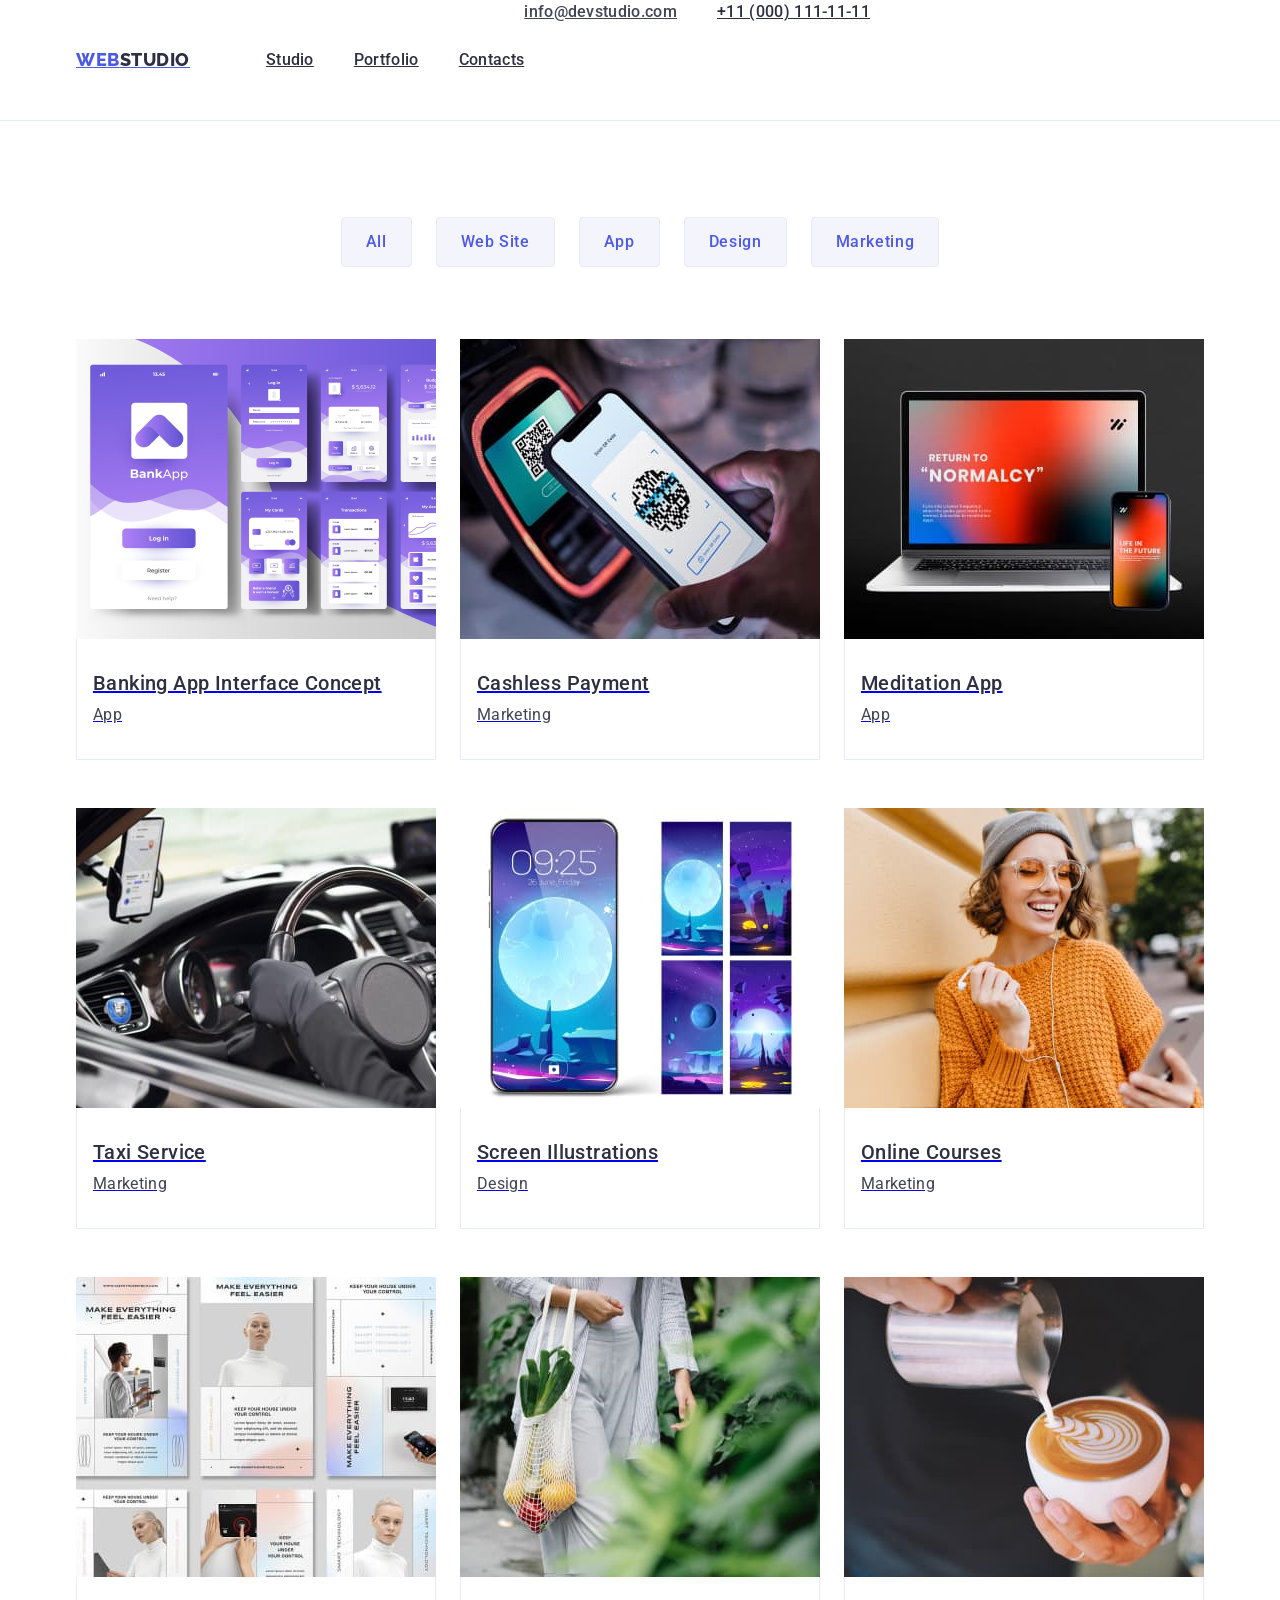
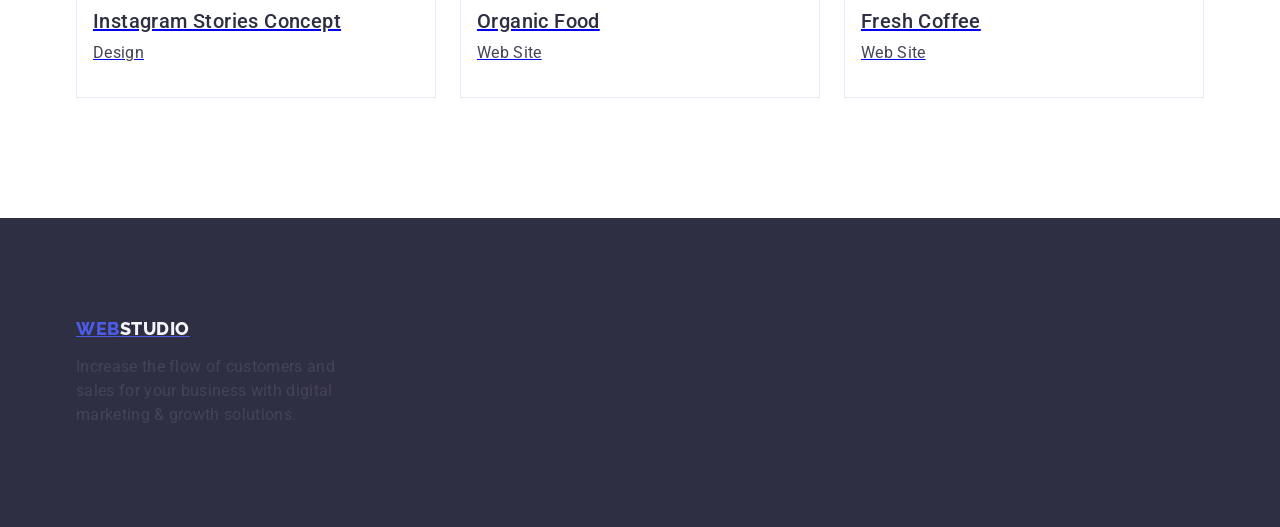
==== portfolio.html @ 57d2ecb5 "d" ====
<!DOCTYPE html>
<html lang="en">

<head>
    <meta charset="UTF-8">
    <meta name="viewport" content="width=device-width, initial-scale=1.0">
    <link rel="preconnect" href="https://cdnjs.cloudflare.com/ajax/libs/modern-normalize/1.0.0/modern-normalize.min.css">
    <link rel="stylesheet" href="modern-normalize.min.css">
<link rel="preconnect" href="https://fonts.googleapis.com">
<link rel="preconnect" href="https://fonts.gstatic.com" crossorigin>
<link href="https://fonts.googleapis.com/css2?family=Raleway:wght@800&family=Roboto:wght@400;500;700;900&display=swap"
    rel="stylesheet">
    <link rel="stylesheet" href="./styles.css"><title>zadanie domowe</title>
</head>

<body>
    <header class="portfolio-header">
<div class="container portfolio-flex">
        <nav class="portfolio-nav-position">
            <a class="logo link portfolio-logo" href="./index.html">Web<span class="span">Studio</span></a>

            <ul class="list portfolio-nav-list">
                <li class="portfolio-list-element"><a class="link-list-element link portfolio-link" href="./index.html">Studio</a></li>
                <li class="portfolio-list-element"><a class="link-list-element link portfolio-link" href="./portfolio.html">Portfolio</a></li>
                <li class="portfolio-list-element"><a class="link-list-element link portfolio-link" href="">Contacts</a></li>
            </ul>

        </nav>
        <address class="address-class ">
            <ul class="list portoflio-adress-position">
                <li>
                    <a class="link link-list-element extra" href="mailto:info@devstudio.com">info@devstudio.com</a>
                </li>
                <li>


                    <a class="link link-list-element" href="tel:+110001111111">+11 (000) 111-11-11</a>
                </li>
            </ul>
        </address></div>

    </header>
    <Main>
    
        <section class="portfolio-section">
            <div class="container">

            <h1 class="visually-hidden">text</h1>
     <ul class="list button-list portfolio-button-list">
                <li><button class="button-second button-second-position" type="button">All</button>
            
                </li>
                <li><button class="button-second button-second-position" type="button">Web Site</button>
                
                </li>
                <li><button class="button-second button-second-position"  type="button">App</button>
                
                </li>
                <li><button class="button-second button-second-position" type="button">Design</button>

                </li>
                <li><button class="button-second button-second-position" type="button">Marketing</button>
                
                </li>
            </ul>
       <ul class="list portfolio-img-list">
                <li class="portfolio-img-postion">
                    <a href="./images/img1portfolio.jpg" class="link">
                    <img src="./images/img1portfolio.jpg" alt="banking aplication" width="360">
                    <div class="porfolio-list-element-position">
                    <h2 class="third-header">Banking App Interface Concept</h2>
                    <p class="text-class">App</p></div></a>
                </li>
                <li class="portfolio-img-postion">
                    <a href="./images/img2portfolio.jpg" class="link">
                    <img src="./images/img2portfolio.jpg" alt="phone next to contactless payment device" width="360" >
                    <div class="porfolio-list-element-position">
                    <h2 class="third-header">Cashless Payment</h2>
                    <p class="text-class">Marketing</p></div></a>
                </li>
                <li class="portfolio-img-postion">
                    <a href="./images/img3portfolio.jpg" class="link">
                    <img src="./images/img3portfolio.jpg" alt="laptop and phone image" width="360" >
                    <div class="porfolio-list-element-position">
                    <h2 class="third-header">Meditation App</h2>
                <p class="text-class">App</p></div></a>
            </li>
                <li class="portfolio-img-postion">
                    <a href="./images/img4portfolio.jpg" class="link">
                    <img src="./images/img4portfolio.jpg" alt="hands holding steering wheel during driving" width="360" >
                    <div class="porfolio-list-element-position">
                    <h2 class="third-header">Taxi Service</h2>
                <p class="text-class">Marketing</p></div></a>
            </li>
                <li class="portfolio-img-postion"><a href="./images/img5portfolio.jpg" class="link">
                    <img src="./images/img5portfolio.jpg" alt="phone" width="360" >
                    <div class="porfolio-list-element-position">
                    <h2 class="third-header">Screen Illustrations</h2>
                    <p class="text-class">Design</p></div></a>
                </li>
                <li class="portfolio-img-postion"><a href="./images/img6portfolio.jpg" class="link">
                    <img src="./images/img6portfolio.jpg" alt="happy young lady in orange sweater and looking at phone" width="360" >
                    <div class="porfolio-list-element-position">
                    <h2 class="third-header">Online Courses</h2>
                <p class="text-class">Marketing</p></div></a>
            </li>
                <li class="portfolio-img-postion"><a href="./images/img7portfolio.jpg" class="link">
                    <img src="./images/img7portfolio.jpg" alt="aplication" width="360" >
                    <div class="porfolio-list-element-position">
                    <h2 class="third-header">Instagram Stories Concept</h2>
                    <p class="text-class">Design</p></div></a></li>
                <li class="portfolio-img-postion"><a href="./images/img8portfolio.jpg" class="link">
                    <img src="./images/img8portfolio.jpg" alt=" hand holding fruts in shoping bag" width="360" >
                    <div class="porfolio-list-element-position">
                    <h2 class="third-header">Organic Food</h2>
                <p class="text-class">Web Site</p></div></a>
            </li>
                <li class="portfolio-img-postion"><a href="./images/img9portfolio.jpg" class="link">
                    <img src="./images/img9portfolio.jpg" alt="cup of Coffee" width="360" >
                    <div class="porfolio-list-element-position">
                <h2 class="third-header">Fresh Coffee
                </h2>
                <p class="text-class">Web Site</p></div></a>
            </li>
                
</ul></div>
    </section> 
    </Main>
    <Footer class="footer-element footer-position">
        <div class="container">
        <a class="logo link footer-link-position" href="./index.html">Web<span class="span-bottom">Studio</span></a>
        <p class="text-class text-class-extra-position">Increase the flow of customers and sales for your business with digital marketing & growth solutions.</p></div>
    </Footer>


</body>

</html>
---- styles.css ----
:root{
    --first-color:#4D5AE5;
    --second-color:#2e2f42;
    --third-colour:#ffffff;
    --four-colour:#F4F4FD;
    --fifth-colour:#404bbf;
    --six-colour:#434455;
    --seven-colour:#e7e9fc;
}

body{
    
     font-family: 'Raleway', sans-serif;
     font-family: 'Roboto', sans-serif; 
     color: #434455;
     background-color: var(--third-colour)
}
.logo{
    color:var(--first-color);
    font-family: 'Raleway', sans-serif;
    font-weight: 800;
    font-size: 18px;
    letter-spacing: 0.03em;
    line-height: 1.17;
    text-transform: uppercase;
    
}


.link-list-element{
    font-weight: 500;
    font-size: 16px;
    line-height: 1.5;
    letter-spacing: 0.02em;
    color: var(--second-color);
   
    
}
.link-list-element:hover,
.link-list-element:focus{
color:var(--fifth-colour);
}

.list{
    list-style: none;
  
    
}
.main-header{
    font-size: 56px;
    line-height: 1.07;
    text-align: center;
    letter-spacing: 0.02em;
    color: var(--third-colour);
}
.second-header{
    font-size: 36px;
    line-height: 1.11;
    text-align: center;
    letter-spacing: 0.02em;
    text-transform: capitalize;
    color: var(--second-color);
 
}
.third-header{
    font-weight: 500;
    font-size: 20px;
    line-height: 1.2;
    letter-spacing: 0.02em;
    color: var(--second-color);
}
.first-section{
    background-color: var(--second-color);
    flex-shrink: 0;
    width: 1440px;
    height: 660px;
}
.button{
    background-color:var(--first-color);
    font-family: 'Roboto',sans-serif;
    font-weight: 500;
    font-size: 16px;
    line-height: 1.5;
    letter-spacing: 0.04em;
    color: var(--third-colour);
    cursor: pointer;
}
.button:hover{
background-color: var(--fifth-colour);
}
.button:focus{
    color: var(--third-colour);
        background-color: var(--fifth-colour);
}
.button-second:hover{
color: var(--third-colour);
}
.button-second:focus{
  color: var(--third-colour);
  background-color: var(--fifth-colour);
}
.button-second{
    background-color: var(--four-colour);
    font-family: 'Roboto',sans-serif;
    font-weight: 500;
    font-size: 16px;
    line-height: 1.5;
    letter-spacing: 0.04em;
    cursor: pointer;
    color: var(--first-color);
}
.section-four{
    background-color: var(--four-colour);
    width: 1440px;
    height: 732px;
    



}
.team-members{
    background-color: var(--third-colour);
display: inline-flex;
padding-bottom: 32px;
flex-direction: column;
justify-content: center;
align-items: center;
gap: 32px;}
.address-class{
    font-style: normal;
}
.text-class{
    line-height: 1.5;
    letter-spacing: 0.02em;
    color: var(--six-colour);
}
.text-class-extra{
    color: var(--four-colour);
}
.extra{
    color: var(--six-colour);
}
.span{
    color: var(--second-color);
}
.span-bottom{
    color: var(--four-colour)
}
.footer-element{
    background-color: var(--second-color);
}
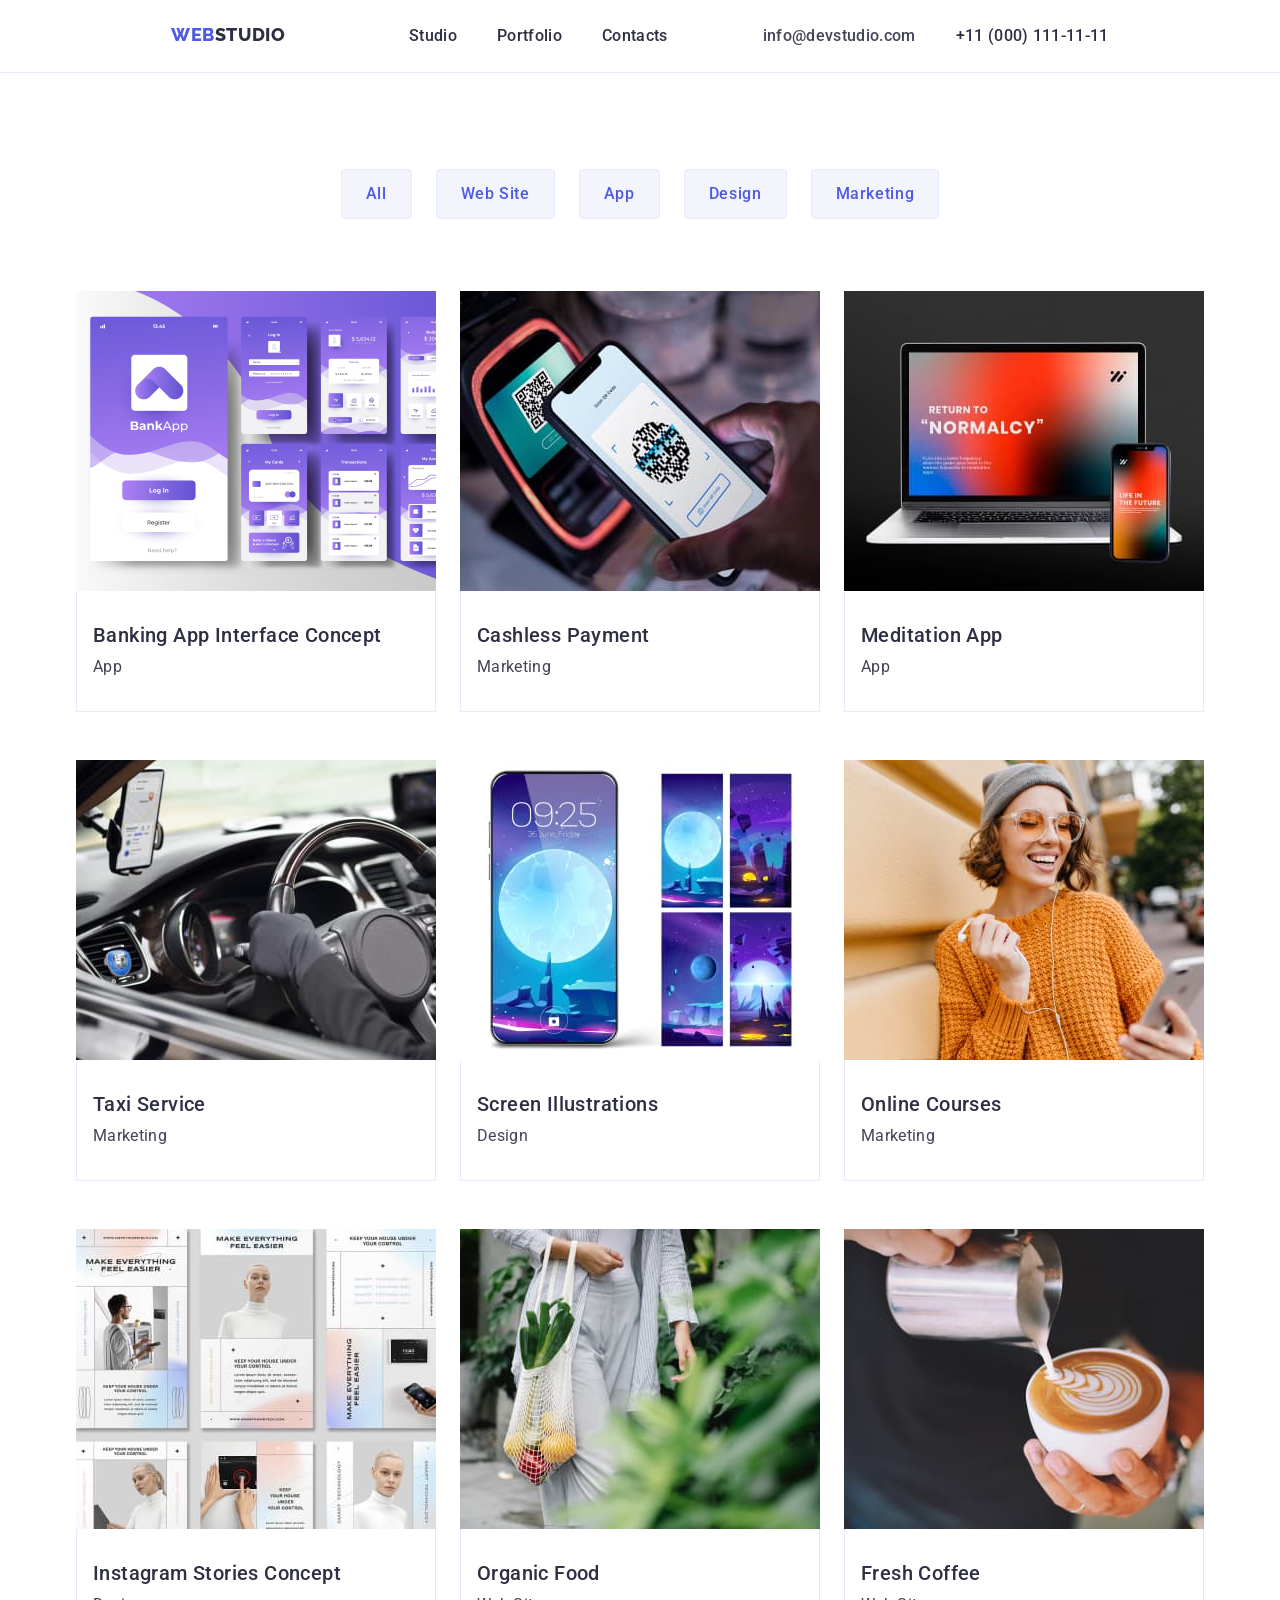
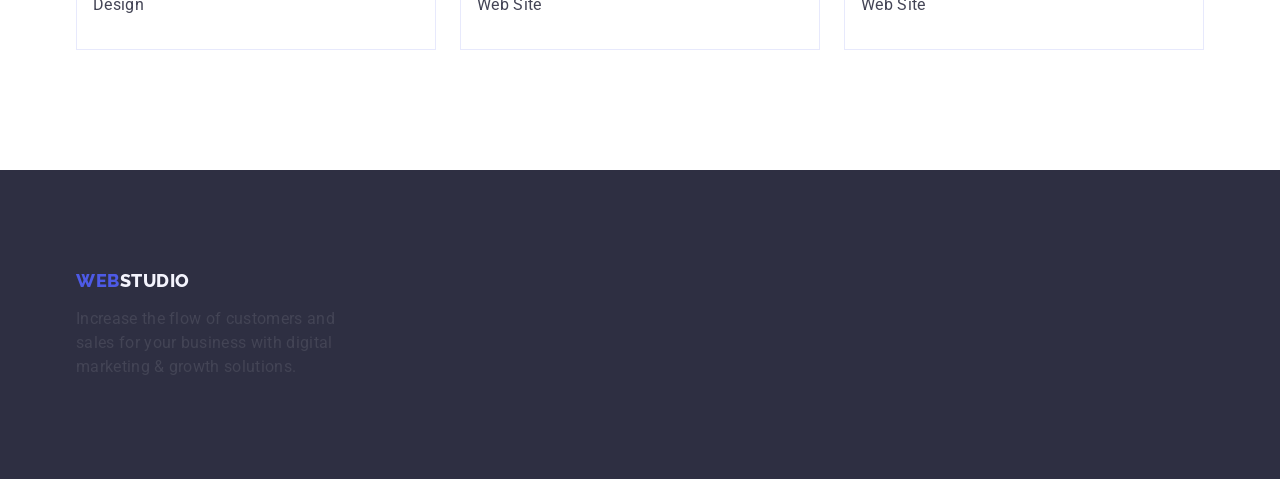
==== commit 03cbeb00: "Update portfolio.html" ====
--- a/portfolio.html
+++ b/portfolio.html
@@ -20,9 +20,9 @@
             <a class="logo link portfolio-logo" href="./index.html">Web<span class="span">Studio</span></a>
 
             <ul class="list portfolio-nav-list">
-                <li class="portfolio-list-element"><a class="link-list-element link portfolio-link" href="./index.html">Studio</a></li>
-                <li class="portfolio-list-element"><a class="link-list-element link portfolio-link" href="./portfolio.html">Portfolio</a></li>
-                <li class="portfolio-list-element"><a class="link-list-element link portfolio-link" href="">Contacts</a></li>
+                <li class="portfolio-list-element"><a class="link-list-element link link-position" href="./index.html">Studio</a></li>
+                <li class="portfolio-list-element"><a class="link-list-element link link-position" href="./portfolio.html">Portfolio</a></li>
+                <li class="portfolio-list-element"><a class="link-list-element link link-position" href="">Contacts</a></li>
             </ul>
 
         </nav>
--- a/styles.css
+++ b/styles.css
@@ -24,6 +24,9 @@
     line-height: 1.17;
     text-transform: uppercase;
     
+}
+.link{
+    text-decoration: none;
 }
 
 
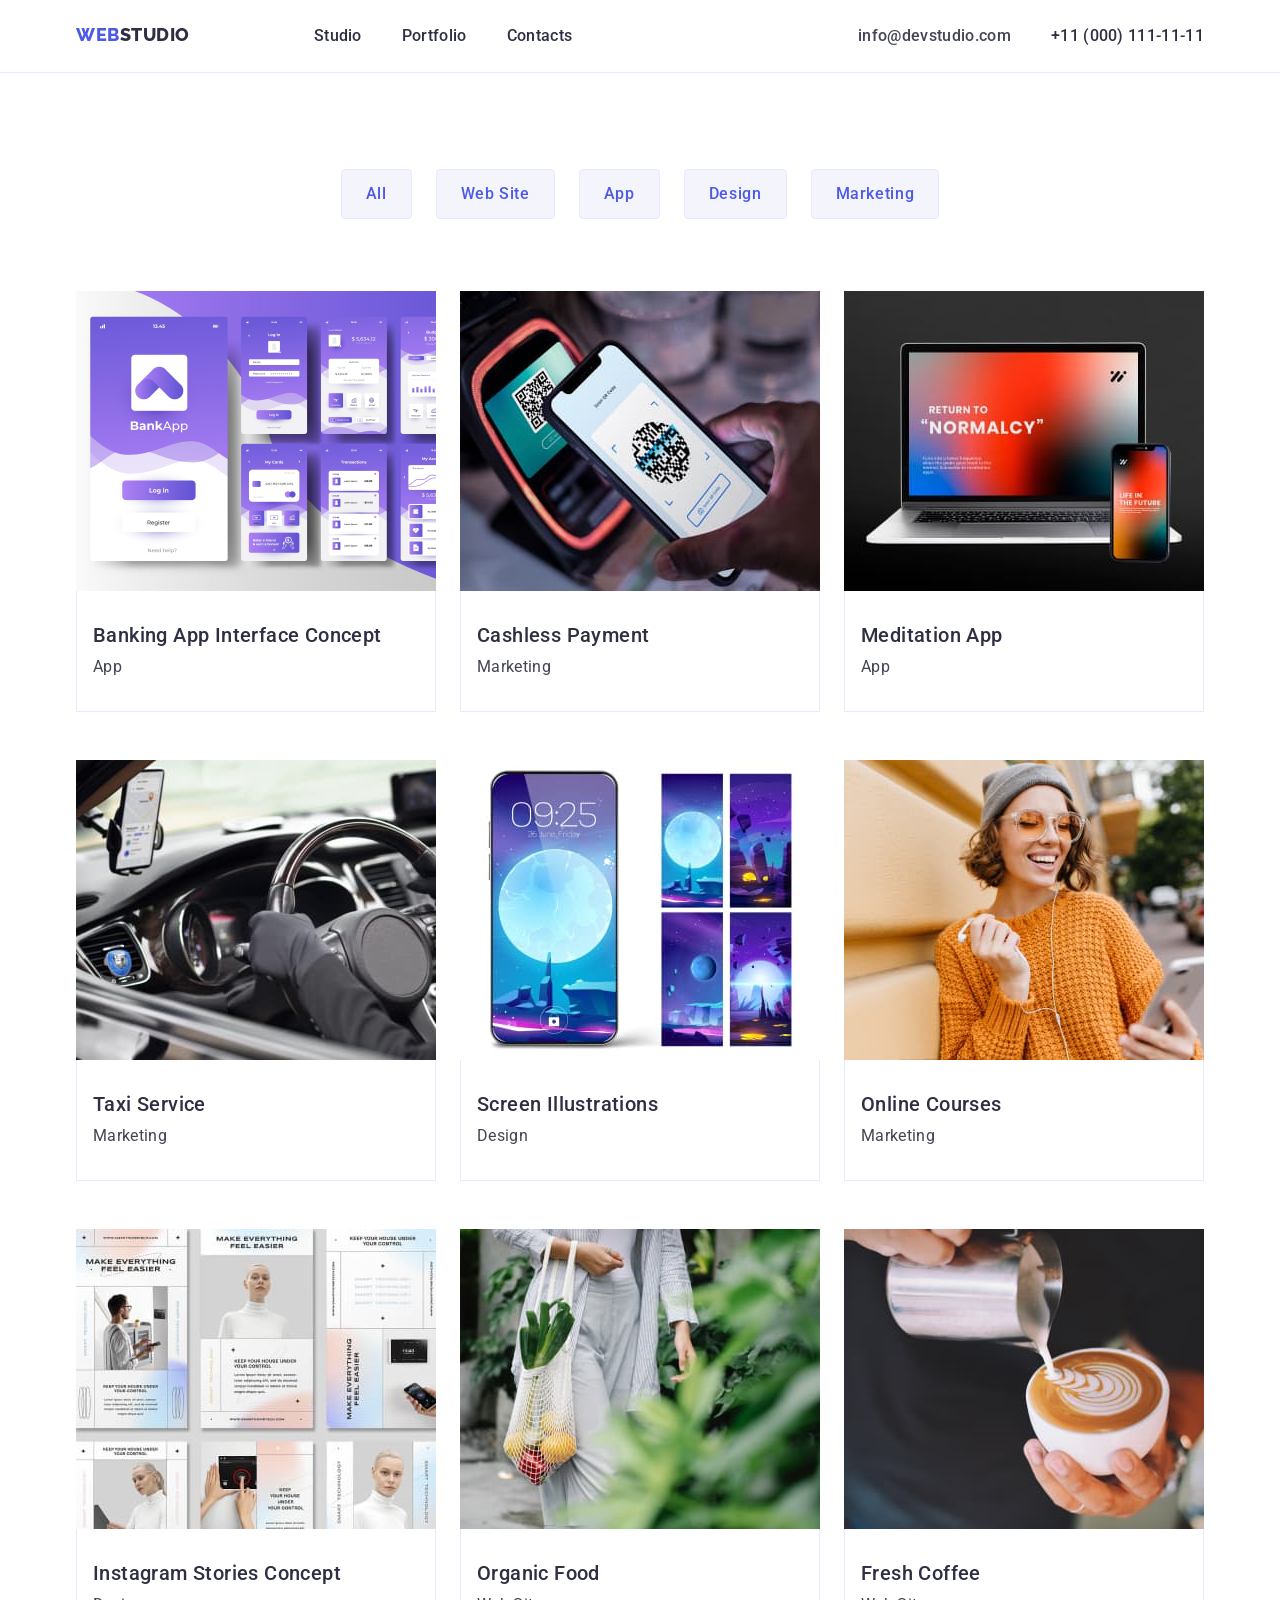
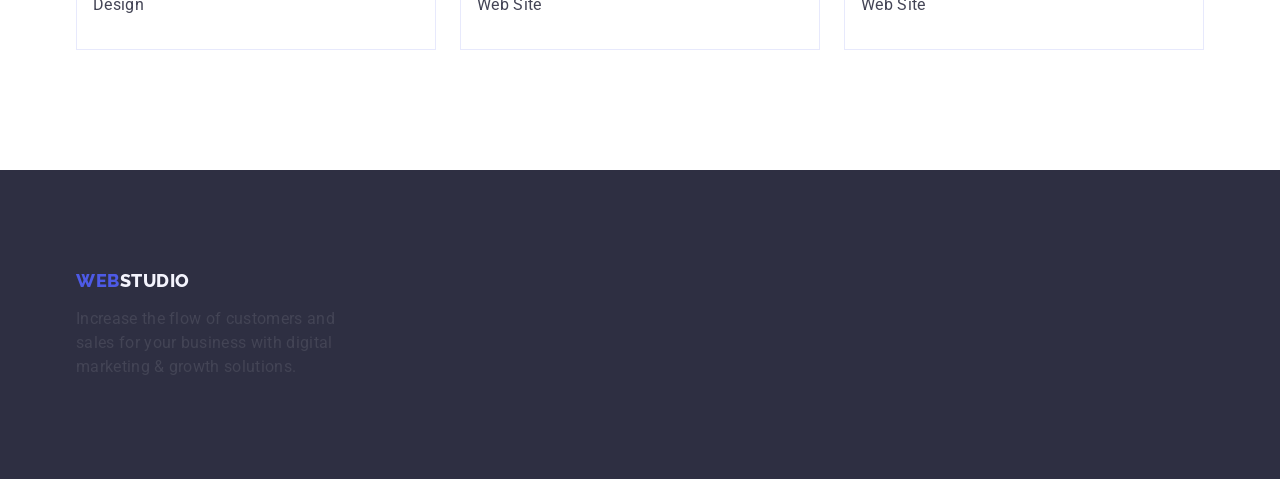
==== commit 342827db: "d" ====
--- a/portfolio.html
+++ b/portfolio.html
@@ -47,7 +47,7 @@
 
             <h1 class="visually-hidden">text</h1>
      <ul class="list button-list portfolio-button-list">
-                <li><button class="button-second button-second-position" type="button">All</button>
+                <li><button class="button-second button-second-position button-colour" type="button">All</button>
             
                 </li>
                 <li><button class="button-second button-second-position" type="button">Web Site</button>
--- a/styles.css
+++ b/styles.css
@@ -75,7 +75,7 @@
 .first-section{
     background-color: var(--second-color);
     flex-shrink: 0;
-    width: 1440px;
+
     height: 660px;
 }
 .button{
@@ -112,9 +112,10 @@
     cursor: pointer;
     color: var(--first-color);
 }
+
 .section-four{
     background-color: var(--four-colour);
-    width: 1440px;
+    
     height: 732px;
     
 
@@ -152,3 +153,6 @@
 .footer-element{
     background-color: var(--second-color);
 }
+.button-list:first-child{
+    background-color:var(--fifth-colour)
+}
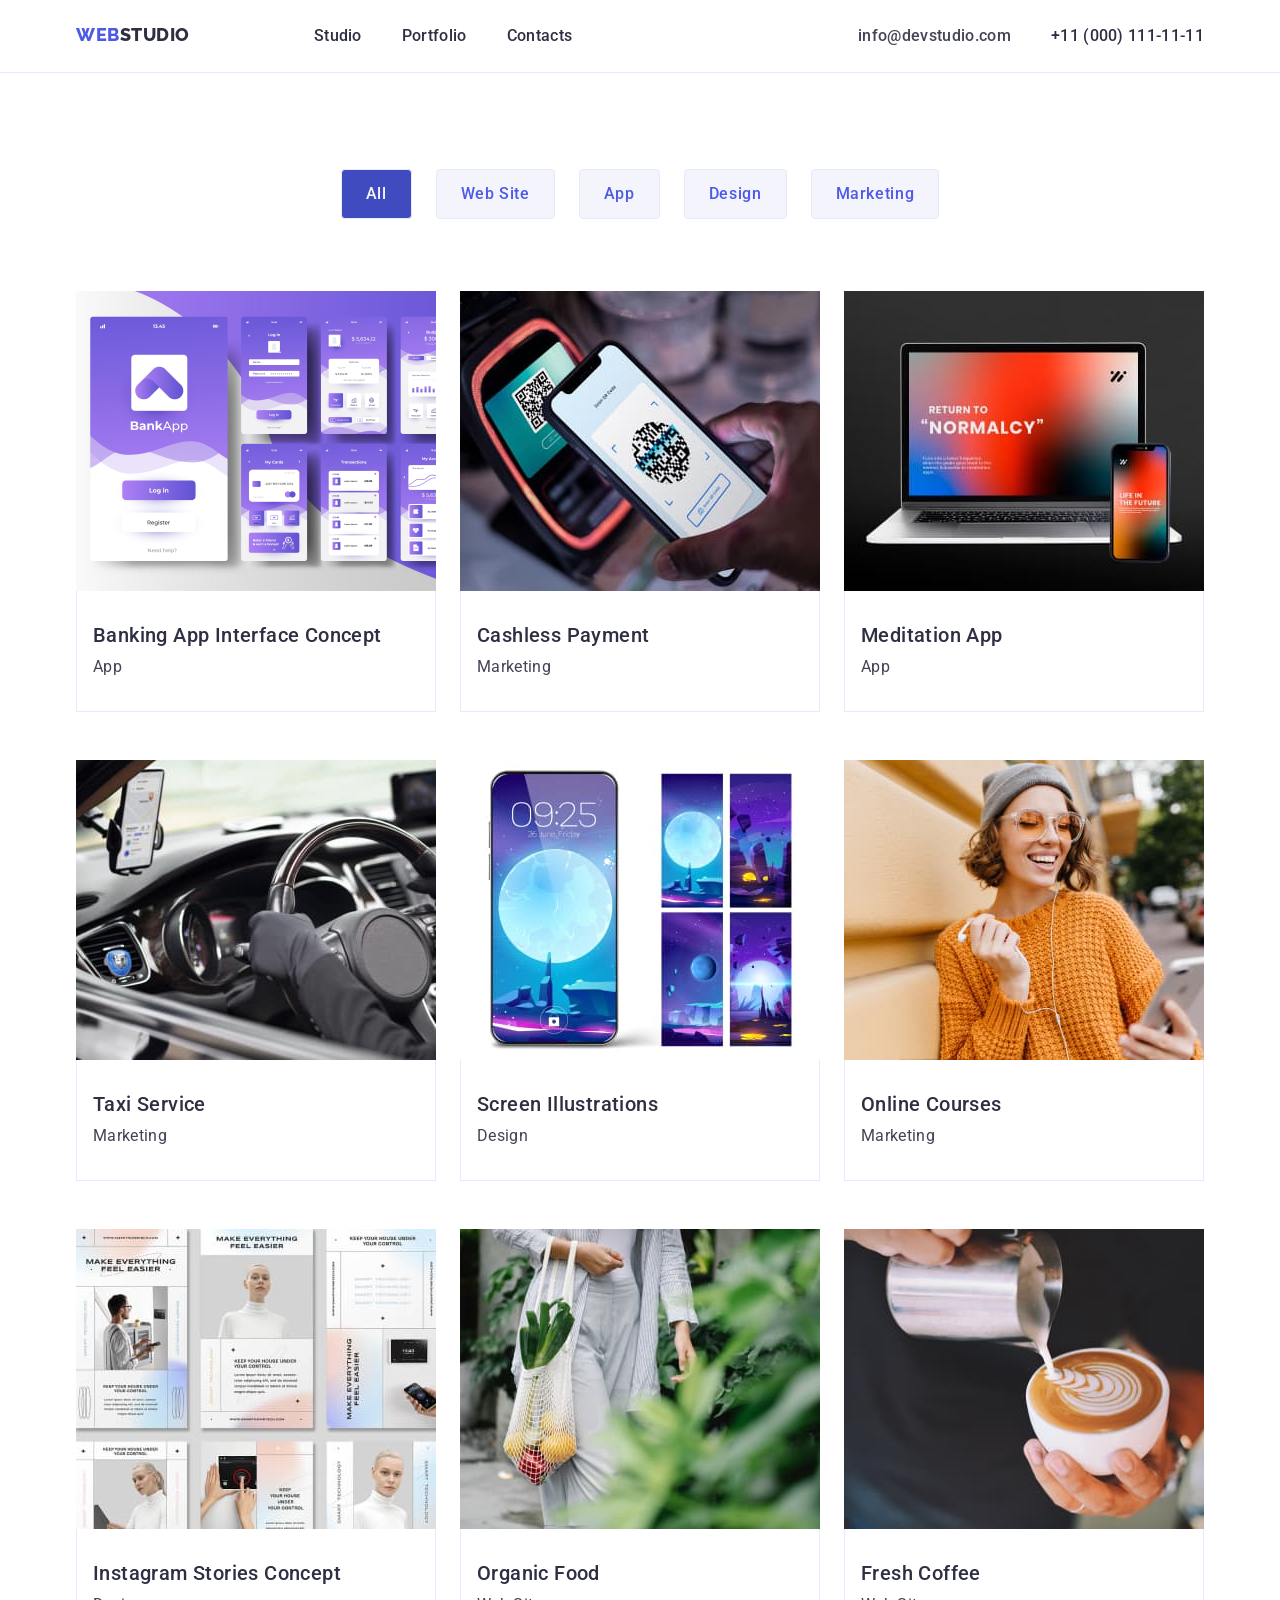
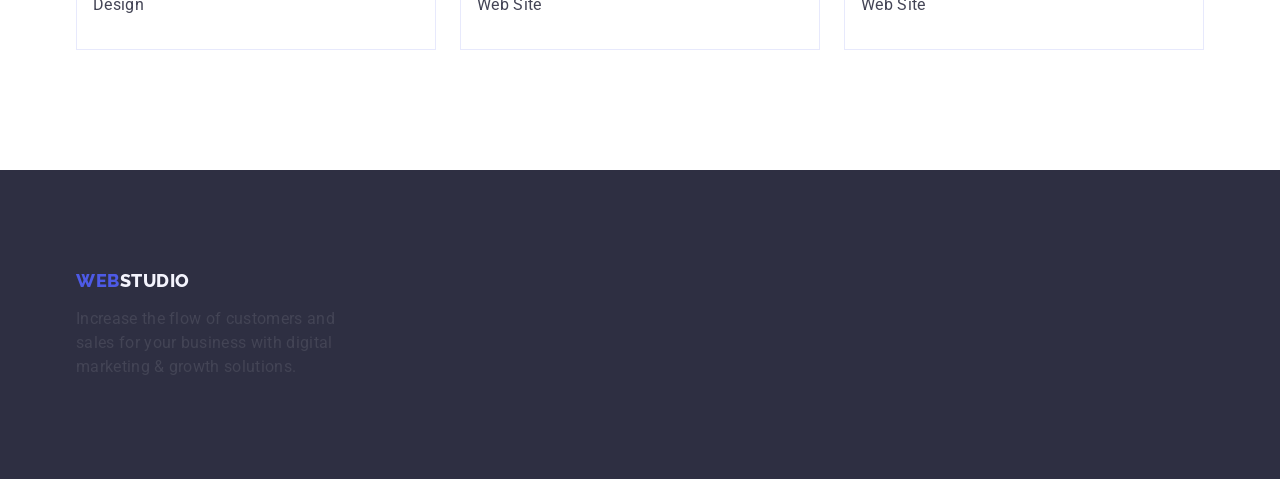
==== commit 746744e0: "k" ====
--- a/portfolio.html
+++ b/portfolio.html
@@ -46,11 +46,12 @@
             <div class="container">
 
             <h1 class="visually-hidden">text</h1>
-     <ul class="list button-list portfolio-button-list">
+     <ul class="list button-list portfolio-button-list ">
                 <li><button class="button-second button-second-position button-colour" type="button">All</button>
             
                 </li>
-                <li><button class="button-second button-second-position" type="button">Web Site</button>
+                <li><button class="button-second button-second-position
+                   " type="button">Web Site</button>
                 
                 </li>
                 <li><button class="button-second button-second-position"  type="button">App</button>
--- a/styles.css
+++ b/styles.css
@@ -153,6 +153,8 @@
 .footer-element{
     background-color: var(--second-color);
 }
-.button-list:first-child{
-    background-color:var(--fifth-colour)
+
+.button-colour{
+    background-color: var(--fifth-colour);
+    color: #F4F4FD;
 }
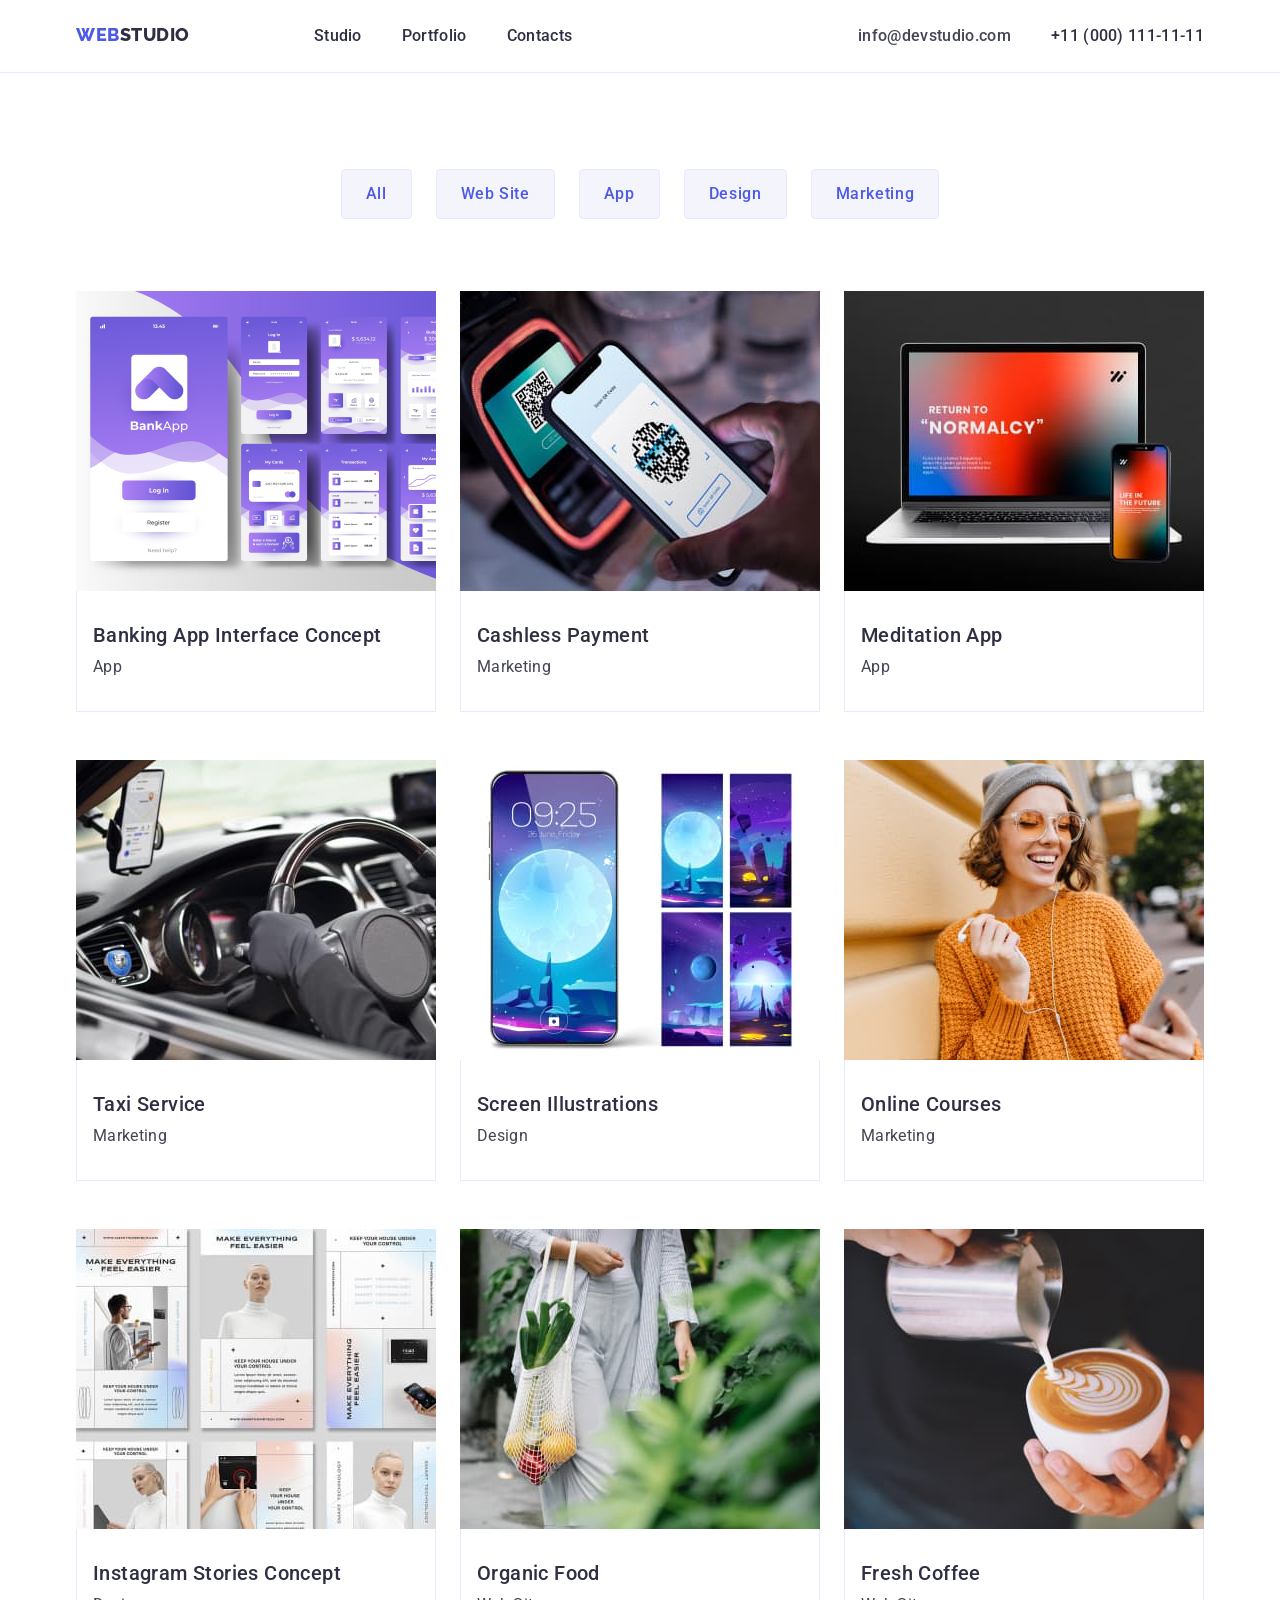
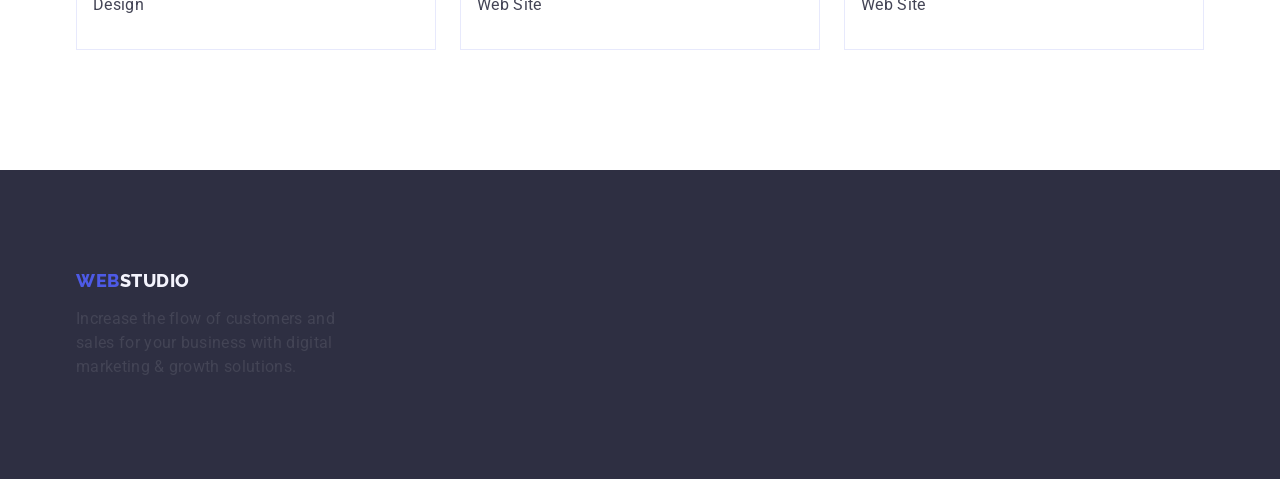
==== commit bba9bfca: "v" ====
--- a/portfolio.html
+++ b/portfolio.html
@@ -47,7 +47,7 @@
 
             <h1 class="visually-hidden">text</h1>
      <ul class="list button-list portfolio-button-list ">
-                <li><button class="button-second button-second-position button-colour" type="button">All</button>
+                <li><button class="button-second button-second-position " type="button">All</button>
             
                 </li>
                 <li><button class="button-second button-second-position
--- a/styles.css
+++ b/styles.css
@@ -25,6 +25,7 @@
     text-transform: uppercase;
     
 }
+
 .link{
     text-decoration: none;
 }
@@ -154,7 +155,3 @@
     background-color: var(--second-color);
 }
 
-.button-colour{
-    background-color: var(--fifth-colour);
-    color: #F4F4FD;
-}
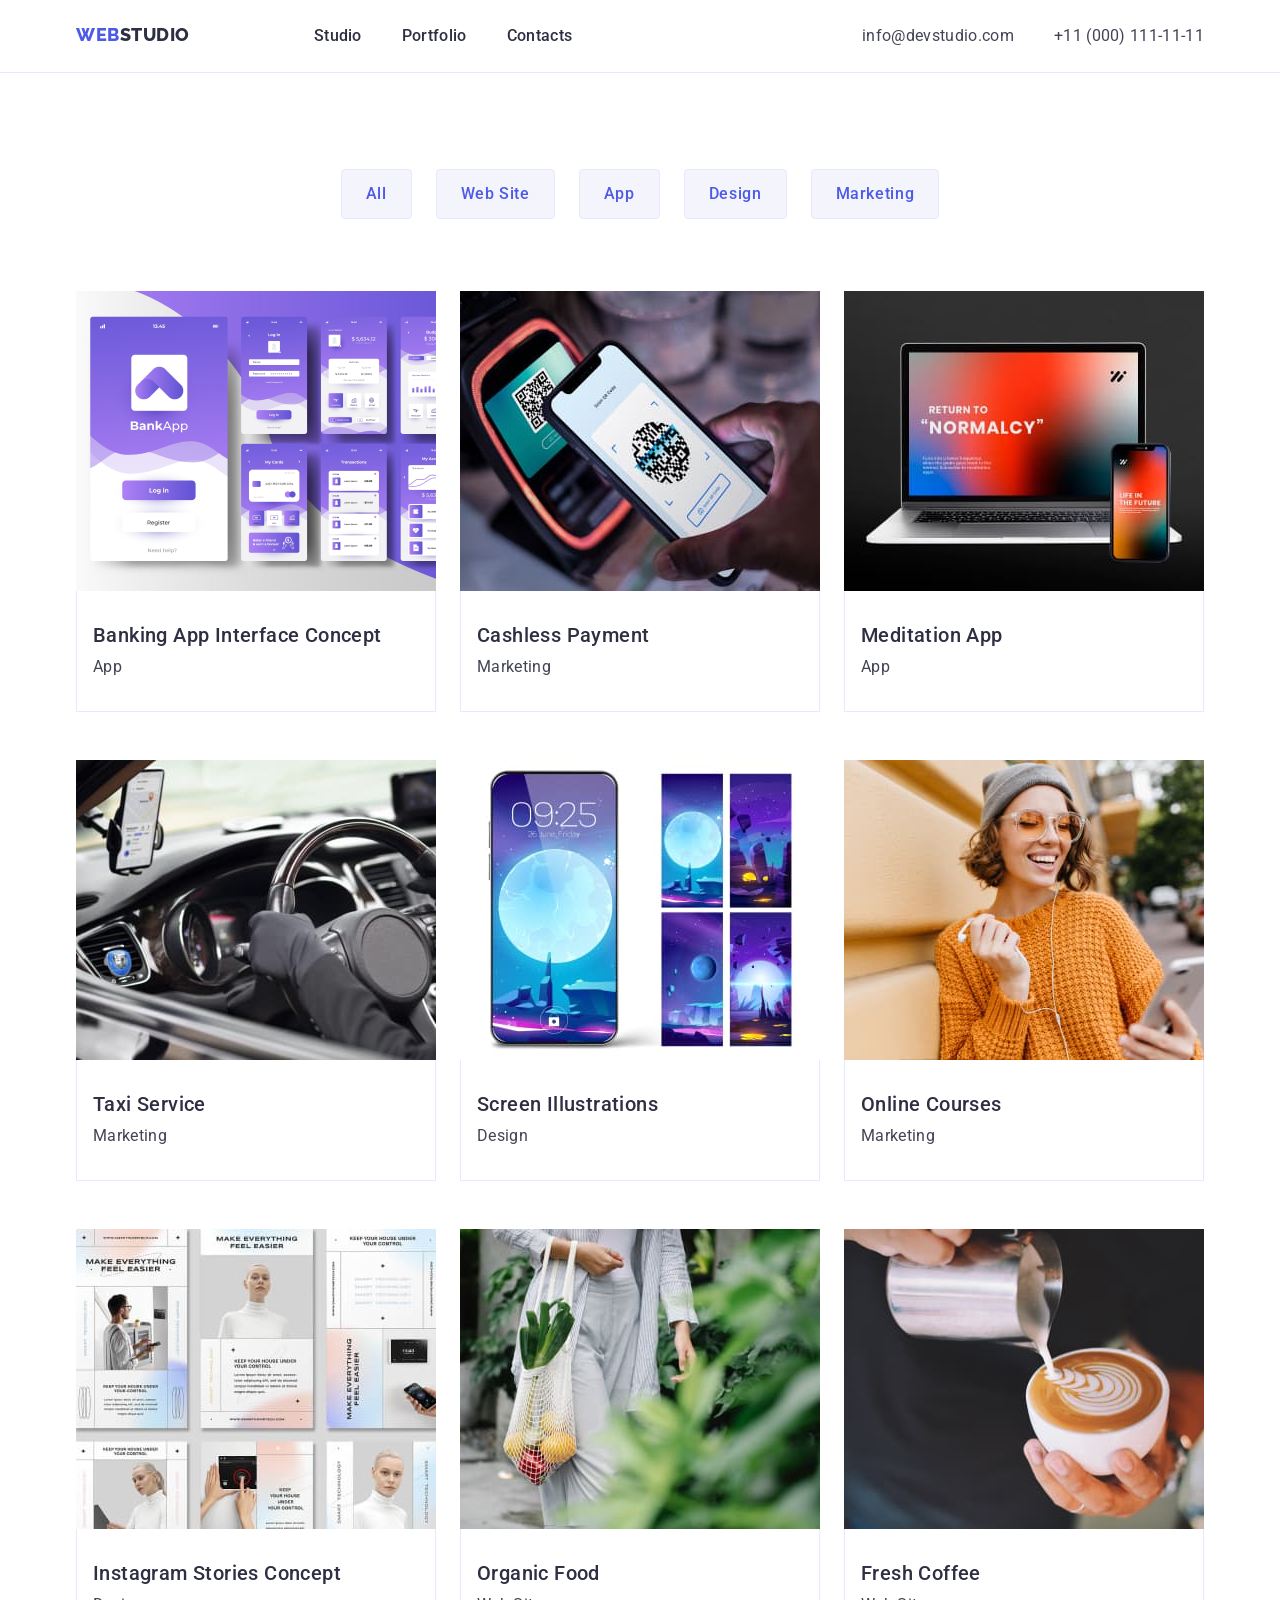
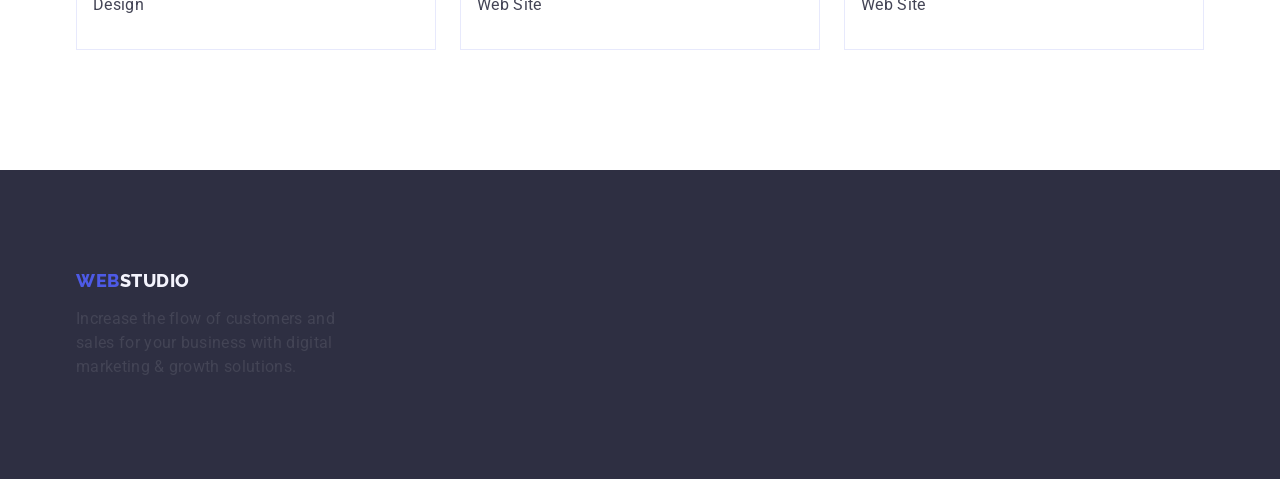
==== commit d0d154d2: "S" ====
--- a/portfolio.html
+++ b/portfolio.html
@@ -34,7 +34,7 @@
                 <li>
 
 
-                    <a class="link link-list-element" href="tel:+110001111111">+11 (000) 111-11-11</a>
+                    <a class="link link-list-element extra" href="tel:+110001111111">+11 (000) 111-11-11</a>
                 </li>
             </ul>
         </address></div>
@@ -47,11 +47,10 @@
 
             <h1 class="visually-hidden">text</h1>
      <ul class="list button-list portfolio-button-list ">
-                <li><button class="button-second button-second-position " type="button">All</button>
+                <li><button class="button-second button-second-position" type="button">All</button>
             
                 </li>
-                <li><button class="button-second button-second-position
-                   " type="button">Web Site</button>
+                <li><button class="button-second button-second-position" type="button">Web Site</button>
                 
                 </li>
                 <li><button class="button-second button-second-position"  type="button">App</button>
--- a/styles.css
+++ b/styles.css
@@ -40,10 +40,12 @@
    
     
 }
+
 .link-list-element:hover,
 .link-list-element:focus{
 color:var(--fifth-colour);
 }
+
 
 .list{
     list-style: none;
@@ -75,9 +77,7 @@
 }
 .first-section{
     background-color: var(--second-color);
-    flex-shrink: 0;
 
-    height: 660px;
 }
 .button{
     background-color:var(--first-color);
@@ -117,7 +117,7 @@
 .section-four{
     background-color: var(--four-colour);
     
-    height: 732px;
+   
     
 
 
@@ -144,6 +144,8 @@
 }
 .extra{
     color: var(--six-colour);
+    font-weight: 400;
+    font-size: 16px;
 }
 .span{
     color: var(--second-color);
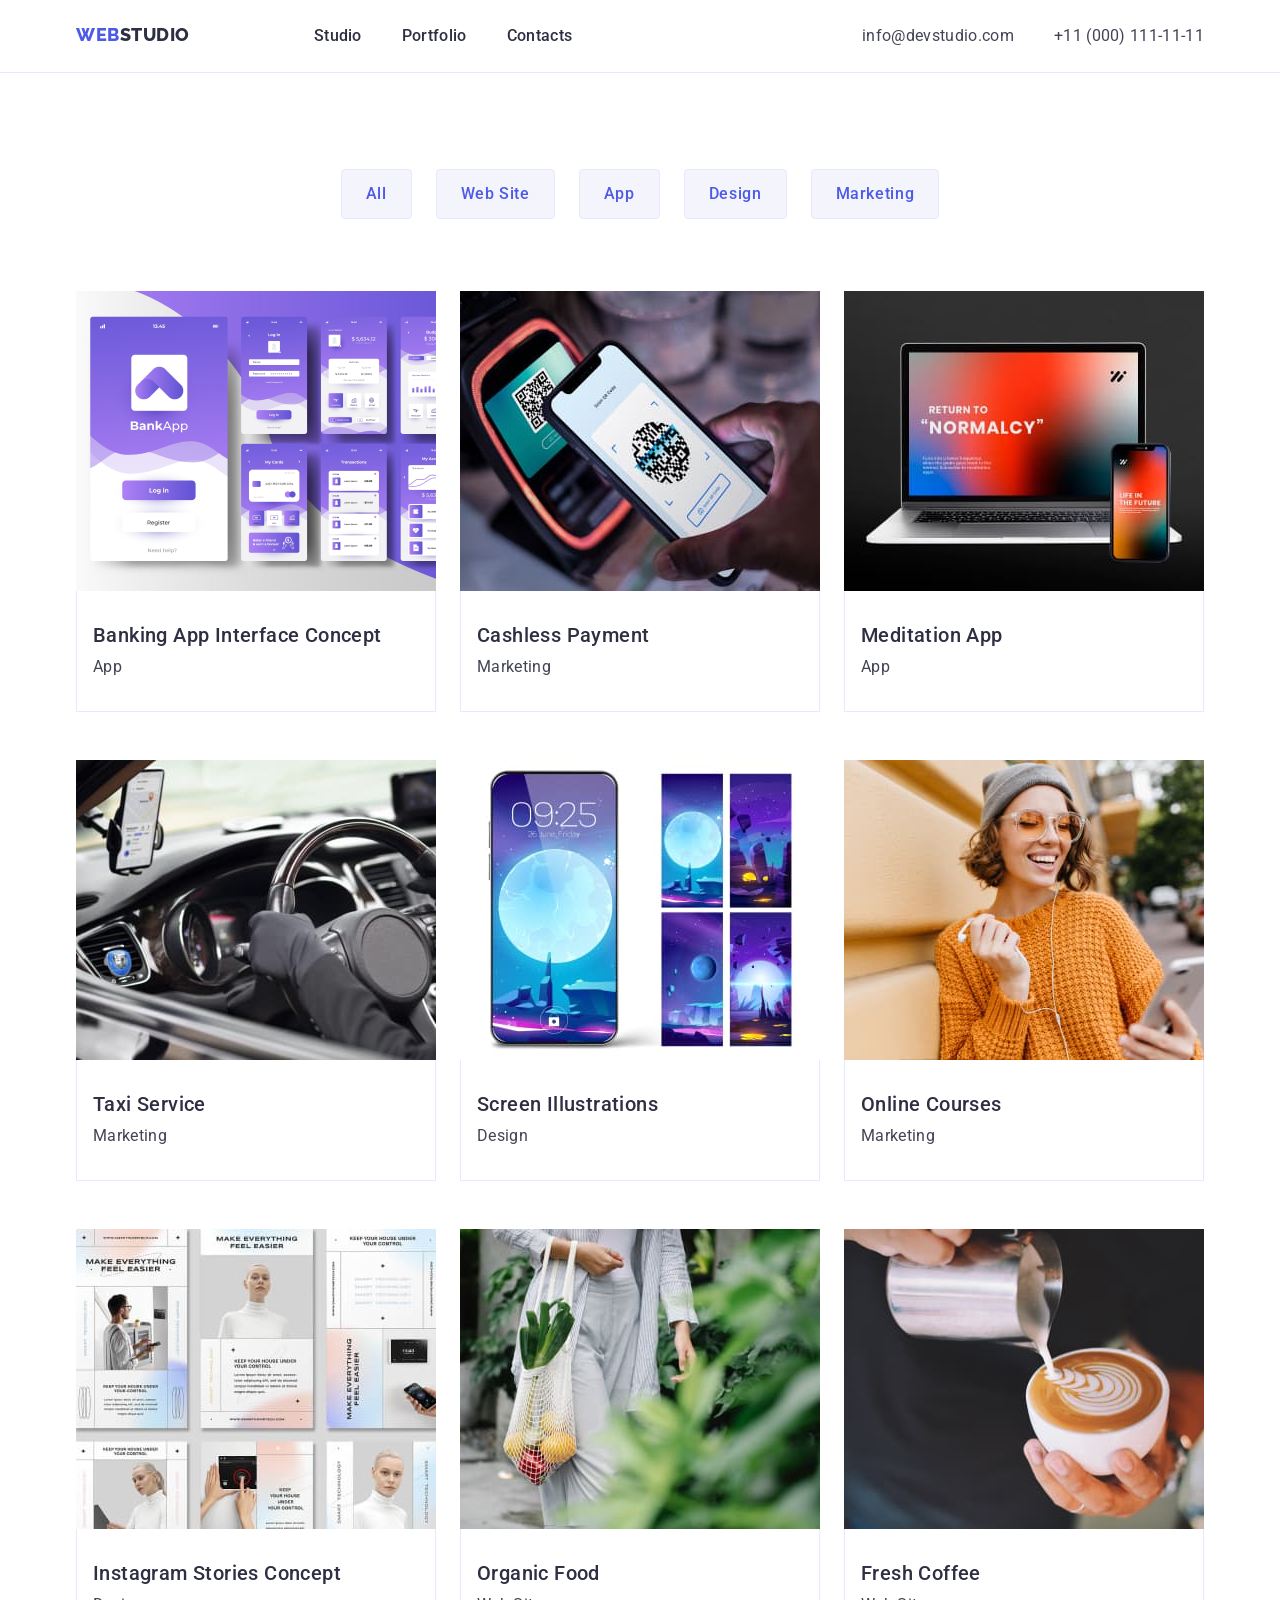
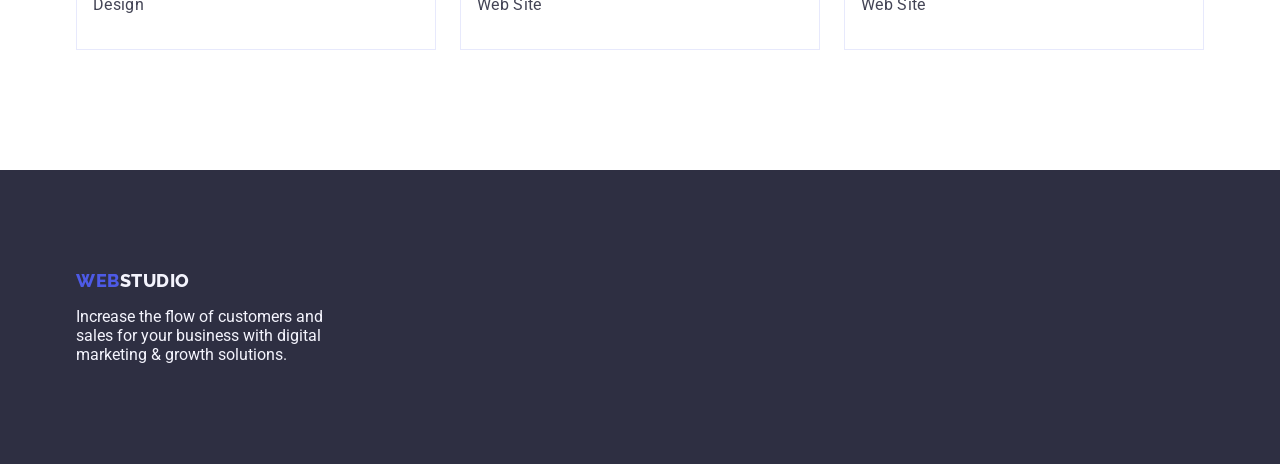
==== commit 988a57ff: "f" ====
--- a/portfolio.html
+++ b/portfolio.html
@@ -129,7 +129,7 @@
     <Footer class="footer-element footer-position">
         <div class="container">
         <a class="logo link footer-link-position" href="./index.html">Web<span class="span-bottom">Studio</span></a>
-        <p class="text-class text-class-extra-position">Increase the flow of customers and sales for your business with digital marketing & growth solutions.</p></div>
+        <p class="textt-class-foter text-class-extra-position">Increase the flow of customers and sales for your business with digital marketing & growth solutions.</p></div>
     </Footer>
 
 
--- a/styles.css
+++ b/styles.css
@@ -73,7 +73,7 @@
     font-size: 20px;
     line-height: 1.2;
     letter-spacing: 0.02em;
-    color: var(--second-color);
+    color:var(--second-color)
 }
 .first-section{
     background-color: var(--second-color);
@@ -91,6 +91,7 @@
 }
 .button:hover{
 background-color: var(--fifth-colour);
+color: var(--four-colour);
 }
 .button:focus{
     color: var(--third-colour);
@@ -134,11 +135,8 @@
 .address-class{
     font-style: normal;
 }
-.text-class{
-    line-height: 1.5;
-    letter-spacing: 0.02em;
-    color: var(--six-colour);
-}
+
+
 .text-class-extra{
     color: var(--four-colour);
 }
@@ -155,5 +153,13 @@
 }
 .footer-element{
     background-color: var(--second-color);
+   
 }
 
+.text-class{
+    line-height: 1.5;
+    letter-spacing: 0.02em;
+    color:var(--six-colour)}
+    .textt-class-foter{
+            color: var(--four-colour);
+        }
